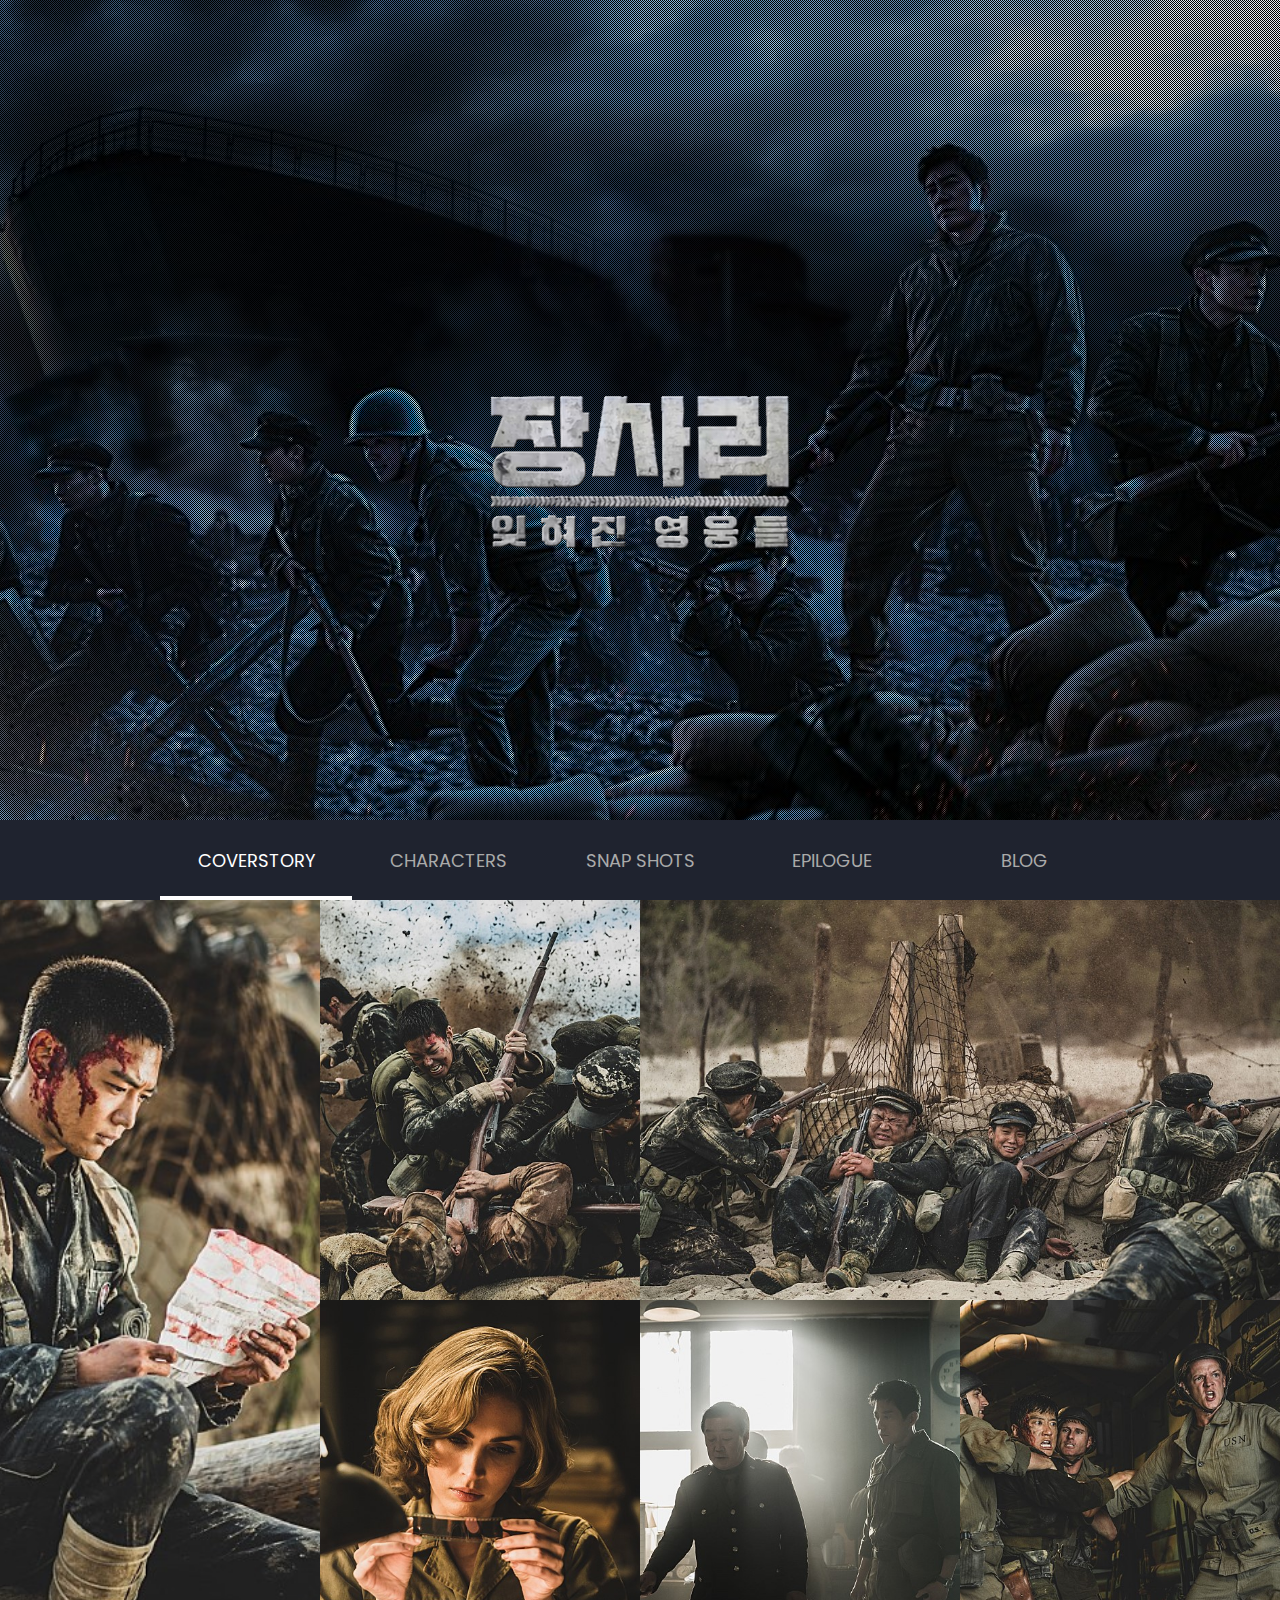
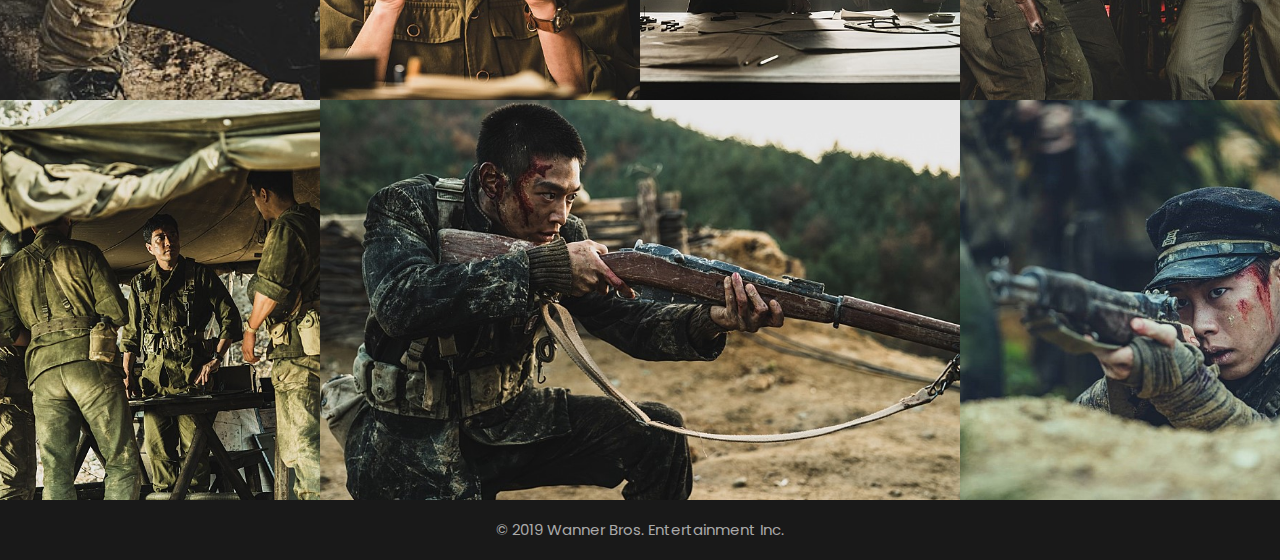
==== index.html @ b21d1b2e "first" ====
<!DOCTYPE html>
<html lang="en">
<head>
    <meta charset="UTF-8">
    <meta http-equiv="X-UA-Compatible" content="IE=edge">
    <meta name="viewport" content="width=device-width, initial-scale=1.0">
    <title>장사리전투(Ajax 웹사이트)</title>
    <link rel="shortcut icon" href="./img/fav_icon.ico" type="image/x-icon">
    <link rel="stylesheet" href="./css/common.css">
    <script src="https://ajax.googleapis.com/ajax/libs/jquery/3.6.0/jquery.min.js"></script>
    <script src="./js/common.js"></script>
</head>
<body>
    <header id="header">
        <iframe class="movie_space" src="https://www.youtube.com/embed/M_l1IjV-Ycw?rel=0&autoplay=1&loop=1&playlist=M_l1IjV-Ycw&mute=1" frameborder="0" allow="accelerometer; autoplay; encrypted-media; gyroscope; picture-in-picture" allowfullscreen></iframe>
        <div class="dark_bg">
            <div class="main_title">
                <img src="./img/main_logo.png" alt="영화 장사리전투 로고">
            </div>
        </div>

        <nav>
            <div class="frame">
                <ul>
                    <li class="active"><a href="">coverstory</a></li>
                    <li><a href="">characters</a></li>
                    <li><a href="">snap shots</a></li>
                    <li><a href="">epilogue</a></li>
                    <li><a href="https://movie.naver.com/movie/search/result.naver?query=%EC%9E%A5%EC%82%AC%EB%A6%AC%EC%A0%84%ED%88%AC&section=all&ie=utf8" target="_blank">blog</a></li>
                </ul>
            </div>
        </nav>
    </header>

    <section id="content"></section>

    <footer id="footer">
        <p>&copy; 2019 Wanner Bros. Entertainment Inc.</p>
    </footer>



    
</body>
</html>
---- css/common.css ----
@charset "utf-8";
@import url('https://fonts.googleapis.com/css2?family=Nanum+Gothic:wght@400;700&family=Poppins:wght@100;200;300;400;500;600;700&display=swap');

*{
    box-sizing:border-box;
    font-family: 'Poppins', 'Nanum Gothic', sans-serif;
}
html, body{margin:0; padding:0;}
h1, h2, h3, h4, h5, h6, p{margin:0;}
ul, ol{margin:0; padding:0; list-style:none;}
a{text-decoration:none;}



/*header part*/
#header{
    width: 100%;
    height: 100vh;
    background-image: url(../img/main_01.jpg);
    background-size: cover;
    background-position: 50% 50%;
    background-size: cover;
    position: relative;
    overflow: hidden;
}

#header .movie_space{
    position: absolute;
    width: 160%;
    height: 160%;
    top:50%;
    left:50%;
    transform: translate(-50%, -50%);
}

#header .dark_bg{
    position: absolute;
    width: 100%;
    height: 100%;
    top:0;
    left:0;
    background-image: url(../img/dot_pattern.png);
}

#header .dark_bg .main_title{
    position: absolute;
    top:50%;
    left:50%;
    transform: translate(-50%, -50%);
    padding-top: 40px;
}
#header .dark_bg .main_title img{
    display: block;
    width: 300px;
}

#header nav{
    position: absolute;
    bottom:0;
    left:0;
    width: 100%;
    height: 80px;
    background-color: #1f232f;
}
#header nav .frame{
    width: 960px;
    height: 100%;
    margin: 0 auto;
}
#header nav .frame ul{
    height: 100%;
    display: flex;
}

#header nav .frame ul li{
    width: 20%;
    height: 100%;
    display: flex;
    justify-content: center;
    align-items: center;
    position: relative;
}

#header nav .frame ul li.active:after{
    content:"";
    position: absolute;
    width: 100%;
    height: 4px;
    bottom:0;
    left:0;
    background-color: #fff;
}

#header nav .frame ul li a{
    display: block;
    color:#aaa;
    font-size: 18px;
    text-transform: uppercase;
}

#header nav .frame ul li.active a{color:#fff;}
#header nav .frame ul li a:hover{color:#fff;}



/*footer part*/
#footer{
    width: 100%;
    background-color: #191919;
    text-align: center;
}
#footer p{
    font-size: 15px;
    color:#aaa;
    line-height: 60px;
}
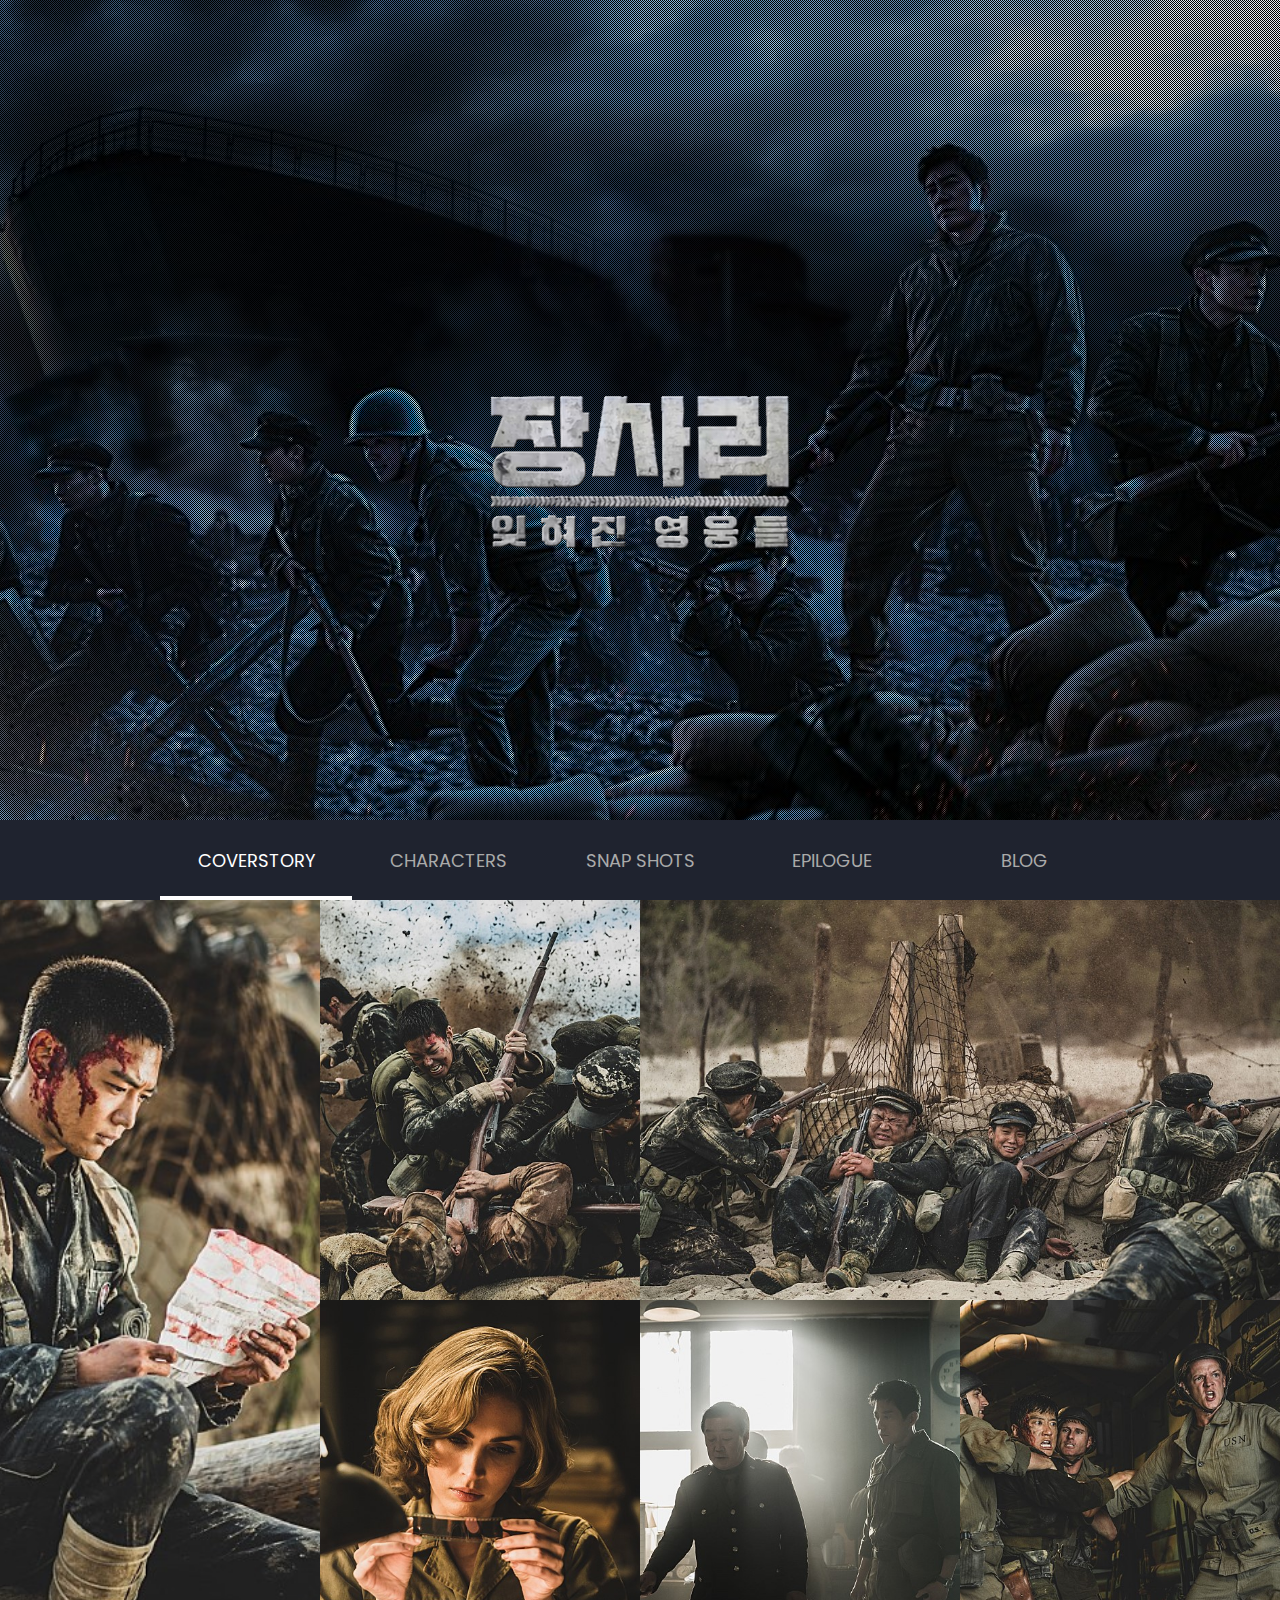
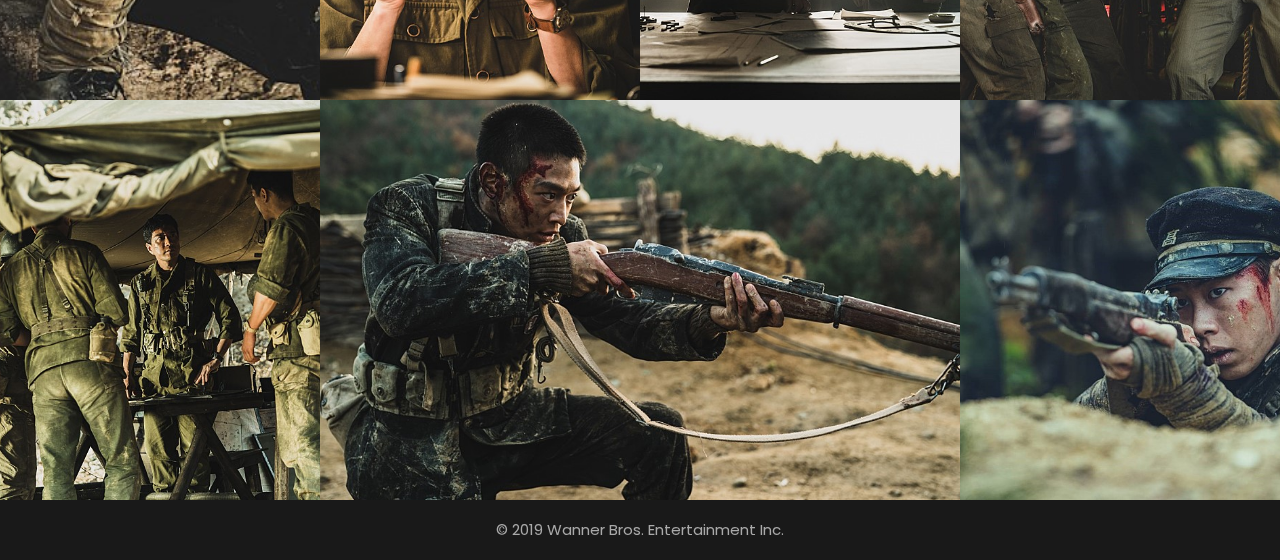
==== commit b813bf6b: "second" ====
--- a/index.html
+++ b/index.html
@@ -4,7 +4,7 @@
     <meta charset="UTF-8">
     <meta http-equiv="X-UA-Compatible" content="IE=edge">
     <meta name="viewport" content="width=device-width, initial-scale=1.0">
-    <title>장사리전투(Ajax 웹사이트)</title>
+    <title>80일차 장사리전투(Ajax 웹사이트)</title>
     <link rel="shortcut icon" href="./img/fav_icon.ico" type="image/x-icon">
     <link rel="stylesheet" href="./css/common.css">
     <script src="https://ajax.googleapis.com/ajax/libs/jquery/3.6.0/jquery.min.js"></script>
@@ -19,8 +19,14 @@
             </div>
         </div>
 
+        <div class="dark_res"></div>
+        <div class="res_btn">
+            <span>&#9776;</span>
+        </div>
+
         <nav>
             <div class="frame">
+                <div class="close_btn">×</div>
                 <ul>
                     <li class="active"><a href="">coverstory</a></li>
                     <li><a href="">characters</a></li>
--- a/css/common.css
+++ b/css/common.css
@@ -1,4 +1,5 @@
 @charset "utf-8";
+
 @import url('https://fonts.googleapis.com/css2?family=Nanum+Gothic:wght@400;700&family=Poppins:wght@100;200;300;400;500;600;700&display=swap');
 
 *{
@@ -9,7 +10,6 @@
 h1, h2, h3, h4, h5, h6, p{margin:0;}
 ul, ol{margin:0; padding:0; list-style:none;}
 a{text-decoration:none;}
-
 
 
 /*header part*/
@@ -99,8 +99,59 @@
 }
 
 #header nav .frame ul li.active a{color:#fff;}
+
 #header nav .frame ul li a:hover{color:#fff;}
 
+
+.dark_res{
+    position: fixed;
+    width: 100%;
+    height: 100%;
+    background: rgba(0,0,0,0.5);
+    top:0;
+    left: 0;
+    z-index: -1;
+    opacity: 0;
+}
+.dark_res.active{
+    z-index: 1;
+    opacity: 1;
+    transition: opacity 0.5s;
+}
+
+.res_btn{
+    position: fixed;
+    top:20px;
+    right:20px;
+    color:#fff;
+    font-weight: bold;
+    cursor: pointer;
+    z-index: 3;
+    width: 40px;
+    height: 40px;
+    display: flex;
+    justify-content: center;
+    align-items: center;
+    background-color: rgba(0,0,0,0.5);
+    border-radius:4px;
+    border:1px solid #fff;
+    display: none;
+}
+.res_btn span{
+    font-size: 24px;
+    line-height: 1;
+}
+
+.close_btn{
+    position: absolute;
+    top:20px;
+    right:20px;
+    font-size: 36px;
+    color:#fff;
+    cursor: pointer;
+    line-height: 1;
+    display: none;
+}
 
 
 /*footer part*/
@@ -116,4 +167,48 @@
 }
 
 
-
+@media (max-width:1199px){
+    #header{height: 80vh;}
+    #header .dark_bg .main_title img{width: 240px;}
+}
+@media (max-width:959px){
+    #header{height: 60vh;}
+    #header nav .frame{width: 100%;}
+}
+@media (max-width:767px){
+    #header{height: 50vh;}
+    #header .dark_bg .main_title img{width: 200px;}
+
+    .res_btn{display: flex;}
+    #header .movie_space{display: none;}
+    #header nav{
+        position: fixed;
+        top:0;
+        right:-320px;
+        bottom:auto;
+        left:auto;
+        width: 320px;
+        height: 100%;
+        z-index: 4;
+        transition: right 0.5s;
+    }
+
+    #header nav.active{right:0;}
+    
+    #header nav .frame{
+        padding-top: 60px;
+        padding-left: 20px;
+        padding-right: 20px;
+    }
+    .close_btn{display: block;}
+
+    #header nav .frame ul{
+        flex-direction: column;
+        flex-wrap: wrap;
+    }
+
+    #header nav .frame ul li{
+        width: 100%;
+        height: 60px;
+    }
+}
